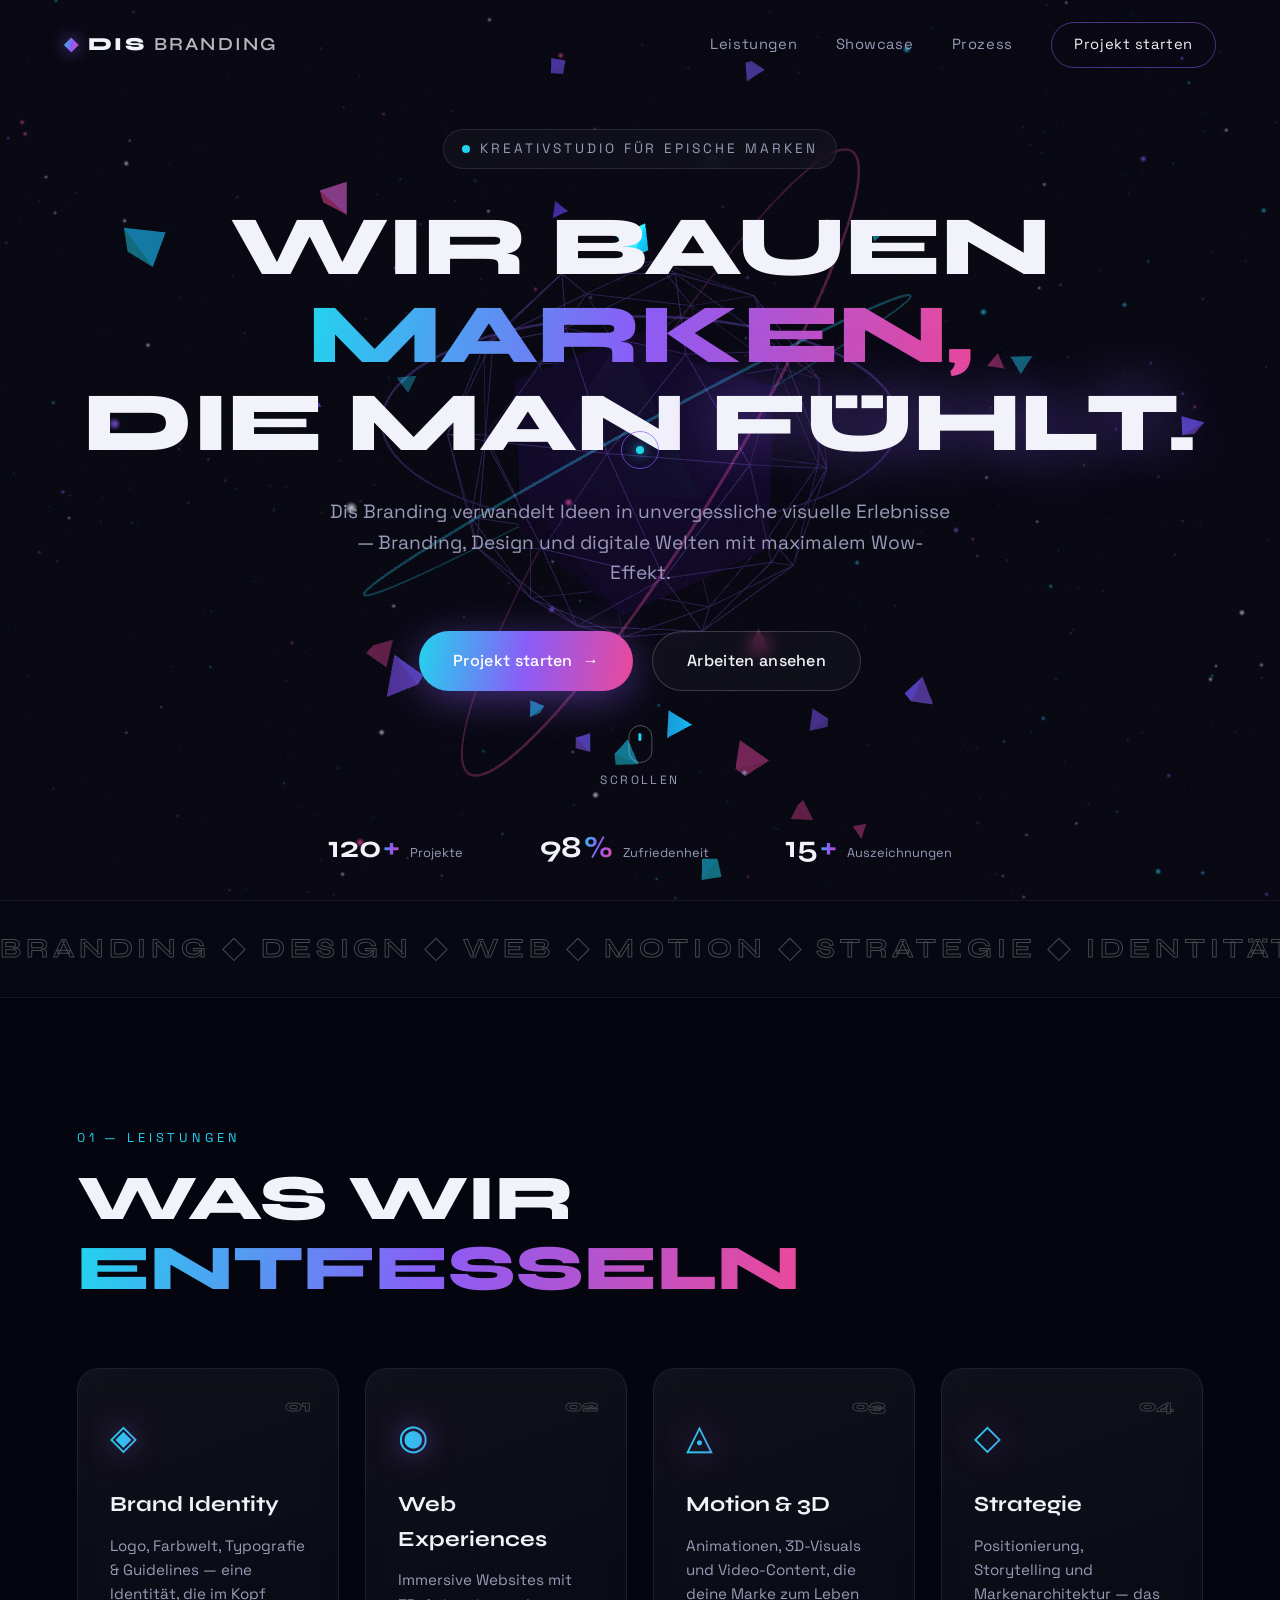
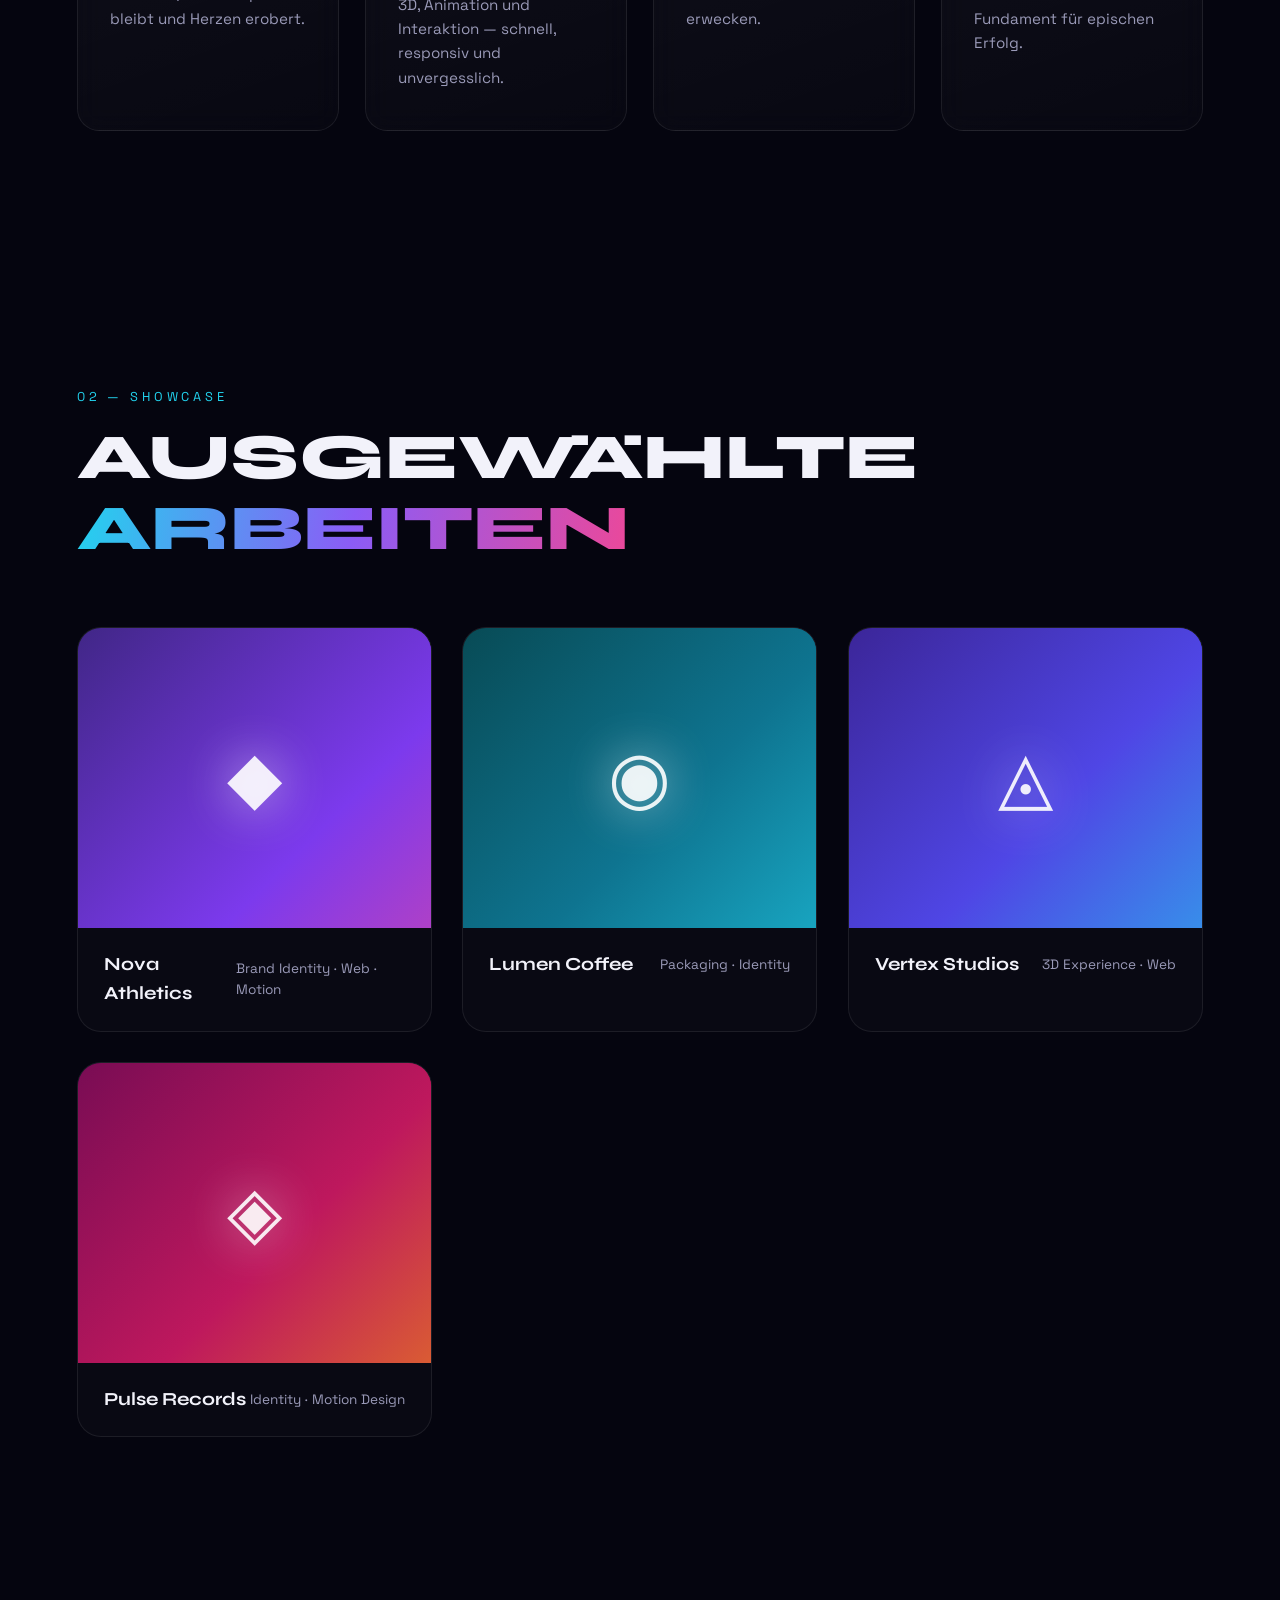
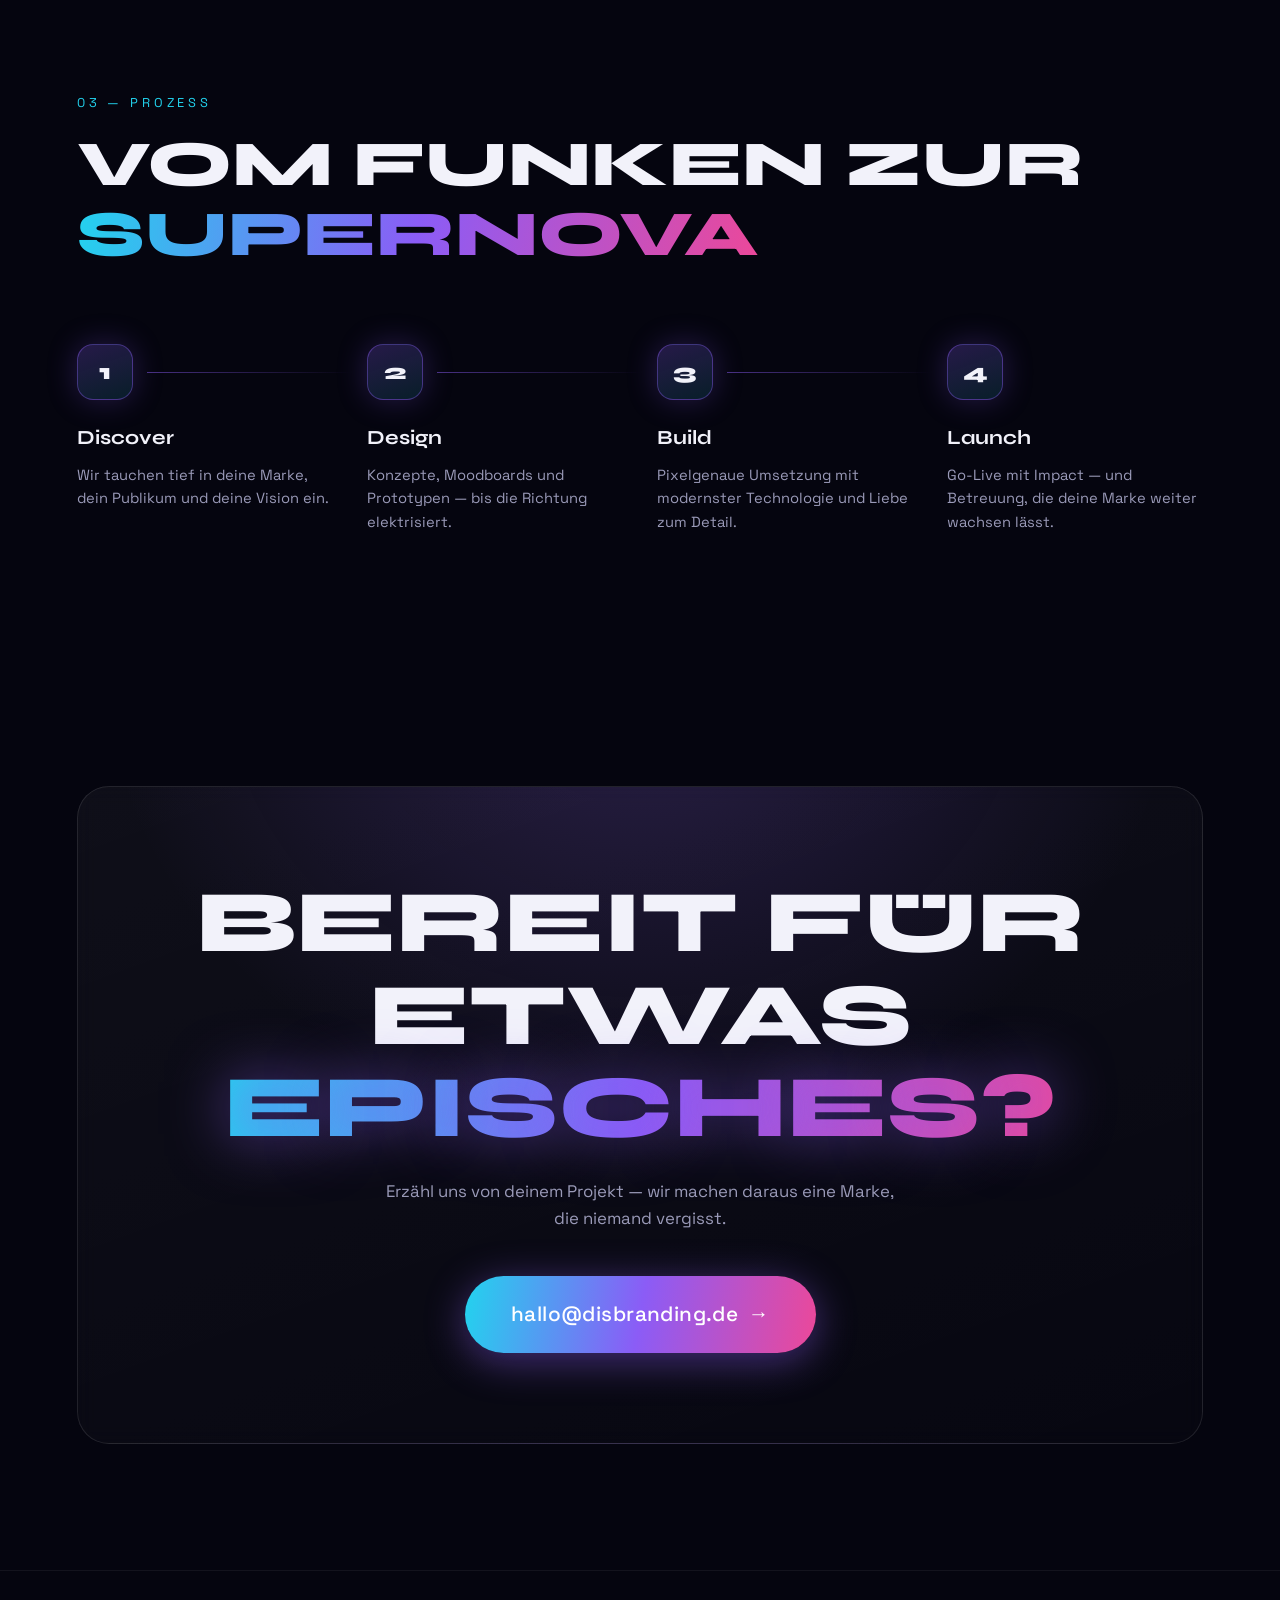
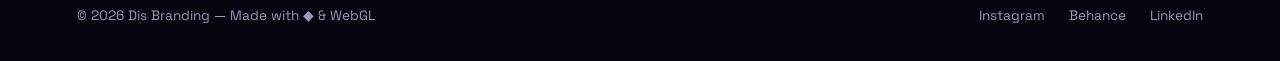
==== index.html @ 5ea428e0 "Add epic 3D animated website for Dis Branding One-page site with a WebGL hero scene (Three.js): face" ====
<!DOCTYPE html>
<html lang="de">
<head>
  <meta charset="UTF-8">
  <meta name="viewport" content="width=device-width, initial-scale=1.0">
  <title>DIS BRANDING — Marken, die man fühlt.</title>
  <meta name="description" content="Dis Branding – Kreativstudio für epische Markenauftritte. Branding, Design & digitale Erlebnisse mit Wow-Effekt.">
  <link rel="icon" href="data:image/svg+xml,<svg xmlns='http://www.w3.org/2000/svg' viewBox='0 0 100 100'><text y='.9em' font-size='90'>💎</text></svg>">
  <link rel="preload" href="fonts/syne-latin-800-normal.woff2" as="font" type="font/woff2" crossorigin>
  <link rel="preload" href="fonts/space-grotesk-latin-400-normal.woff2" as="font" type="font/woff2" crossorigin>
  <link rel="stylesheet" href="css/style.css">
</head>
<body>

  <!-- Loader -->
  <div id="loader">
    <div class="loader-inner">
      <div class="loader-diamond"></div>
      <span class="loader-text">DIS BRANDING</span>
      <div class="loader-bar"><div class="loader-bar-fill"></div></div>
    </div>
  </div>

  <!-- Custom Cursor -->
  <div class="cursor-dot" aria-hidden="true"></div>
  <div class="cursor-ring" aria-hidden="true"></div>

  <!-- Fullscreen 3D Canvas -->
  <canvas id="scene"></canvas>

  <!-- Noise Overlay -->
  <div class="noise" aria-hidden="true"></div>

  <!-- Navigation -->
  <header class="nav" id="nav">
    <a href="#hero" class="nav-logo">
      <span class="nav-logo-mark">◆</span> DIS<span class="thin">BRANDING</span>
    </a>
    <nav class="nav-links">
      <a href="#leistungen" data-magnetic>Leistungen</a>
      <a href="#showcase" data-magnetic>Showcase</a>
      <a href="#prozess" data-magnetic>Prozess</a>
      <a href="#kontakt" class="nav-cta" data-magnetic>Projekt starten</a>
    </nav>
    <button class="nav-burger" id="burger" aria-label="Menü öffnen">
      <span></span><span></span><span></span>
    </button>
  </header>

  <!-- Mobile Menu -->
  <div class="mobile-menu" id="mobileMenu">
    <a href="#leistungen">Leistungen</a>
    <a href="#showcase">Showcase</a>
    <a href="#prozess">Prozess</a>
    <a href="#kontakt">Kontakt</a>
  </div>

  <main>
    <!-- ============ HERO ============ -->
    <section class="hero" id="hero">
      <div class="hero-content">
        <p class="hero-kicker reveal"><span class="pulse-dot"></span> Kreativstudio für epische Marken</p>
        <h1 class="hero-title">
          <span class="line"><span class="word reveal-word">WIR</span> <span class="word reveal-word">BAUEN</span></span>
          <span class="line"><span class="word reveal-word gradient-text">MARKEN,</span></span>
          <span class="line"><span class="word reveal-word">DIE</span> <span class="word reveal-word">MAN</span> <span class="word reveal-word glow-text">FÜHLT.</span></span>
        </h1>
        <p class="hero-sub reveal">Dis Branding verwandelt Ideen in unvergessliche visuelle Erlebnisse —
          Branding, Design und digitale Welten mit maximalem Wow-Effekt.</p>
        <div class="hero-actions reveal">
          <a href="#kontakt" class="btn btn-primary" data-magnetic>Projekt starten <span class="btn-arrow">→</span></a>
          <a href="#showcase" class="btn btn-ghost" data-magnetic>Arbeiten ansehen</a>
        </div>
      </div>
      <div class="hero-scroll-hint">
        <div class="mouse"><div class="mouse-wheel"></div></div>
        <span>Scrollen</span>
      </div>
      <div class="hero-stats">
        <div class="stat"><span class="stat-num" data-count="120">0</span><span class="stat-plus">+</span><span class="stat-label">Projekte</span></div>
        <div class="stat"><span class="stat-num" data-count="98">0</span><span class="stat-plus">%</span><span class="stat-label">Zufriedenheit</span></div>
        <div class="stat"><span class="stat-num" data-count="15">0</span><span class="stat-plus">+</span><span class="stat-label">Auszeichnungen</span></div>
      </div>
    </section>

    <!-- ============ MARQUEE ============ -->
    <div class="marquee" aria-hidden="true">
      <div class="marquee-track">
        <span>BRANDING ◆ DESIGN ◆ WEB ◆ MOTION ◆ STRATEGIE ◆ IDENTITÄT ◆ </span>
        <span>BRANDING ◆ DESIGN ◆ WEB ◆ MOTION ◆ STRATEGIE ◆ IDENTITÄT ◆ </span>
      </div>
    </div>

    <!-- ============ LEISTUNGEN ============ -->
    <section class="section" id="leistungen">
      <div class="section-head">
        <span class="section-tag reveal">01 — Leistungen</span>
        <h2 class="section-title reveal">Was wir <span class="gradient-text">entfesseln</span></h2>
      </div>
      <div class="cards">
        <article class="card reveal" data-tilt>
          <div class="card-glow"></div>
          <div class="card-icon">◈</div>
          <h3>Brand Identity</h3>
          <p>Logo, Farbwelt, Typografie & Guidelines — eine Identität, die im Kopf bleibt und Herzen erobert.</p>
          <span class="card-num">01</span>
        </article>
        <article class="card reveal" data-tilt>
          <div class="card-glow"></div>
          <div class="card-icon">◉</div>
          <h3>Web Experiences</h3>
          <p>Immersive Websites mit 3D, Animation und Interaktion — schnell, responsiv und unvergesslich.</p>
          <span class="card-num">02</span>
        </article>
        <article class="card reveal" data-tilt>
          <div class="card-glow"></div>
          <div class="card-icon">◬</div>
          <h3>Motion & 3D</h3>
          <p>Animationen, 3D-Visuals und Video-Content, die deine Marke zum Leben erwecken.</p>
          <span class="card-num">03</span>
        </article>
        <article class="card reveal" data-tilt>
          <div class="card-glow"></div>
          <div class="card-icon">◇</div>
          <h3>Strategie</h3>
          <p>Positionierung, Storytelling und Markenarchitektur — das Fundament für epischen Erfolg.</p>
          <span class="card-num">04</span>
        </article>
      </div>
    </section>

    <!-- ============ SHOWCASE ============ -->
    <section class="section" id="showcase">
      <div class="section-head">
        <span class="section-tag reveal">02 — Showcase</span>
        <h2 class="section-title reveal">Ausgewählte <span class="gradient-text">Arbeiten</span></h2>
      </div>
      <div class="showcase">
        <article class="show-item reveal" data-tilt>
          <div class="show-visual grad-a"><span class="show-emblem">◆</span></div>
          <div class="show-info">
            <h3>Nova Athletics</h3>
            <p>Brand Identity · Web · Motion</p>
          </div>
        </article>
        <article class="show-item reveal" data-tilt>
          <div class="show-visual grad-b"><span class="show-emblem">◉</span></div>
          <div class="show-info">
            <h3>Lumen Coffee</h3>
            <p>Packaging · Identity</p>
          </div>
        </article>
        <article class="show-item reveal" data-tilt>
          <div class="show-visual grad-c"><span class="show-emblem">◬</span></div>
          <div class="show-info">
            <h3>Vertex Studios</h3>
            <p>3D Experience · Web</p>
          </div>
        </article>
        <article class="show-item reveal" data-tilt>
          <div class="show-visual grad-d"><span class="show-emblem">◈</span></div>
          <div class="show-info">
            <h3>Pulse Records</h3>
            <p>Identity · Motion Design</p>
          </div>
        </article>
      </div>
    </section>

    <!-- ============ PROZESS ============ -->
    <section class="section" id="prozess">
      <div class="section-head">
        <span class="section-tag reveal">03 — Prozess</span>
        <h2 class="section-title reveal">Vom Funken zur <span class="gradient-text">Supernova</span></h2>
      </div>
      <div class="steps">
        <div class="step reveal">
          <div class="step-num">1</div>
          <div class="step-line"></div>
          <h3>Discover</h3>
          <p>Wir tauchen tief in deine Marke, dein Publikum und deine Vision ein.</p>
        </div>
        <div class="step reveal">
          <div class="step-num">2</div>
          <div class="step-line"></div>
          <h3>Design</h3>
          <p>Konzepte, Moodboards und Prototypen — bis die Richtung elektrisiert.</p>
        </div>
        <div class="step reveal">
          <div class="step-num">3</div>
          <div class="step-line"></div>
          <h3>Build</h3>
          <p>Pixelgenaue Umsetzung mit modernster Technologie und Liebe zum Detail.</p>
        </div>
        <div class="step reveal">
          <div class="step-num">4</div>
          <div class="step-line"></div>
          <h3>Launch</h3>
          <p>Go-Live mit Impact — und Betreuung, die deine Marke weiter wachsen lässt.</p>
        </div>
      </div>
    </section>

    <!-- ============ CTA / KONTAKT ============ -->
    <section class="section cta" id="kontakt">
      <div class="cta-inner reveal">
        <h2 class="cta-title">Bereit für etwas<br><span class="gradient-text glow-text">Episches?</span></h2>
        <p class="cta-sub">Erzähl uns von deinem Projekt — wir machen daraus eine Marke, die niemand vergisst.</p>
        <a href="mailto:hallo@disbranding.de" class="btn btn-primary btn-xl" data-magnetic>
          hallo@disbranding.de <span class="btn-arrow">→</span>
        </a>
      </div>
    </section>
  </main>

  <footer class="footer">
    <span>© 2026 Dis Branding — Made with ◆ &amp; WebGL</span>
    <div class="footer-links">
      <a href="#">Instagram</a>
      <a href="#">Behance</a>
      <a href="#">LinkedIn</a>
    </div>
  </footer>

  <script type="module" src="js/main.js"></script>
</body>
</html>
---- css/style.css ----
/* ============================================================
   DIS BRANDING — Epic 3D Website
   ============================================================ */

/* ---------- Local Fonts ---------- */
@font-face {
  font-family: 'Space Grotesk'; font-style: normal; font-weight: 400;
  font-display: swap;
  src: url('../fonts/space-grotesk-latin-400-normal.woff2') format('woff2');
}
@font-face {
  font-family: 'Space Grotesk'; font-style: normal; font-weight: 500;
  font-display: swap;
  src: url('../fonts/space-grotesk-latin-500-normal.woff2') format('woff2');
}
@font-face {
  font-family: 'Space Grotesk'; font-style: normal; font-weight: 700;
  font-display: swap;
  src: url('../fonts/space-grotesk-latin-700-normal.woff2') format('woff2');
}
@font-face {
  font-family: 'Syne'; font-style: normal; font-weight: 600;
  font-display: swap;
  src: url('../fonts/syne-latin-600-normal.woff2') format('woff2');
}
@font-face {
  font-family: 'Syne'; font-style: normal; font-weight: 700;
  font-display: swap;
  src: url('../fonts/syne-latin-700-normal.woff2') format('woff2');
}
@font-face {
  font-family: 'Syne'; font-style: normal; font-weight: 800;
  font-display: swap;
  src: url('../fonts/syne-latin-800-normal.woff2') format('woff2');
}

:root {
  --bg: #05050f;
  --bg-soft: #0a0a1c;
  --ink: #f2f2fa;
  --ink-dim: #9a9ab8;
  --violet: #8b5cf6;
  --magenta: #ec4899;
  --cyan: #22d3ee;
  --grad: linear-gradient(100deg, var(--cyan), var(--violet) 50%, var(--magenta));
  --font-display: 'Syne', sans-serif;
  --font-body: 'Space Grotesk', sans-serif;
  --ease-out: cubic-bezier(.16, 1, .3, 1);
}

* { margin: 0; padding: 0; box-sizing: border-box; }

html { scroll-behavior: smooth; }

body {
  background: var(--bg);
  color: var(--ink);
  font-family: var(--font-body);
  overflow-x: hidden;
  line-height: 1.6;
  cursor: none;
}

@media (hover: none), (max-width: 768px) {
  body { cursor: auto; }
  .cursor-dot, .cursor-ring { display: none; }
}

::selection { background: var(--violet); color: #fff; }

/* ---------- Loader ---------- */
#loader {
  position: fixed; inset: 0; z-index: 1000;
  background: var(--bg);
  display: flex; align-items: center; justify-content: center;
  transition: opacity .8s var(--ease-out), visibility .8s;
}
#loader.done { opacity: 0; visibility: hidden; }
.loader-inner { text-align: center; }
.loader-diamond {
  width: 42px; height: 42px; margin: 0 auto 24px;
  background: var(--grad);
  transform: rotate(45deg);
  animation: diamondSpin 1.4s var(--ease-out) infinite;
  box-shadow: 0 0 40px rgba(139, 92, 246, .6);
}
@keyframes diamondSpin {
  0% { transform: rotate(45deg) scale(1); border-radius: 4px; }
  50% { transform: rotate(225deg) scale(.75); border-radius: 50%; }
  100% { transform: rotate(405deg) scale(1); border-radius: 4px; }
}
.loader-text {
  font-family: var(--font-display); font-weight: 800;
  letter-spacing: .35em; font-size: .8rem; color: var(--ink-dim);
}
.loader-bar {
  width: 180px; height: 2px; margin: 18px auto 0;
  background: rgba(255,255,255,.08); border-radius: 2px; overflow: hidden;
}
.loader-bar-fill {
  height: 100%; width: 0%; background: var(--grad);
  animation: loadFill 1.6s var(--ease-out) forwards;
}
@keyframes loadFill { to { width: 100%; } }

/* ---------- Custom Cursor ---------- */
.cursor-dot, .cursor-ring {
  position: fixed; top: 0; left: 0; z-index: 999;
  pointer-events: none; border-radius: 50%;
  transform: translate(-50%, -50%);
}
.cursor-dot {
  width: 8px; height: 8px; background: var(--cyan);
  box-shadow: 0 0 12px var(--cyan);
}
.cursor-ring {
  width: 38px; height: 38px;
  border: 1px solid rgba(139, 92, 246, .7);
  transition: width .25s, height .25s, border-color .25s, background .25s;
}
.cursor-ring.hovering {
  width: 64px; height: 64px;
  border-color: var(--magenta);
  background: rgba(236, 72, 153, .08);
}

/* ---------- Canvas & Noise ---------- */
#scene {
  position: fixed; inset: 0;
  width: 100%; height: 100%;
  z-index: 0;
}
.noise {
  position: fixed; inset: 0; z-index: 2; pointer-events: none;
  opacity: .05;
  background-image: url("data:image/svg+xml,%3Csvg xmlns='http://www.w3.org/2000/svg' width='120' height='120'%3E%3Cfilter id='n'%3E%3CfeTurbulence type='fractalNoise' baseFrequency='0.9' numOctaves='2'/%3E%3C/filter%3E%3Crect width='120' height='120' filter='url(%23n)' opacity='1'/%3E%3C/svg%3E");
}

/* ---------- Typography Helpers ---------- */
.gradient-text {
  background: var(--grad);
  -webkit-background-clip: text; background-clip: text;
  -webkit-text-fill-color: transparent; color: transparent;
}
.glow-text { text-shadow: 0 0 60px rgba(139, 92, 246, .55); }
.thin { font-weight: 400; opacity: .75; }

/* ---------- Navigation ---------- */
.nav {
  position: fixed; top: 0; left: 0; right: 0; z-index: 100;
  display: flex; align-items: center; justify-content: space-between;
  padding: 22px clamp(20px, 5vw, 64px);
  transition: background .4s, backdrop-filter .4s, padding .4s;
}
.nav.scrolled {
  background: rgba(5, 5, 15, .72);
  backdrop-filter: blur(16px);
  -webkit-backdrop-filter: blur(16px);
  padding-top: 14px; padding-bottom: 14px;
  border-bottom: 1px solid rgba(255,255,255,.06);
}
.nav-logo {
  font-family: var(--font-display); font-weight: 800;
  font-size: 1.15rem; letter-spacing: .12em;
  color: var(--ink); text-decoration: none;
  display: flex; align-items: center; gap: 8px;
}
.nav-logo-mark {
  background: var(--grad);
  -webkit-background-clip: text; background-clip: text;
  -webkit-text-fill-color: transparent;
  filter: drop-shadow(0 0 8px rgba(139,92,246,.8));
}
.nav-links { display: flex; align-items: center; gap: clamp(18px, 3vw, 40px); }
.nav-links a {
  color: var(--ink-dim); text-decoration: none;
  font-size: .92rem; letter-spacing: .04em;
  transition: color .3s;
  position: relative;
}
.nav-links a:not(.nav-cta)::after {
  content: ''; position: absolute; left: 0; bottom: -6px;
  width: 0; height: 2px; background: var(--grad);
  transition: width .35s var(--ease-out);
}
.nav-links a:hover { color: var(--ink); }
.nav-links a:not(.nav-cta):hover::after { width: 100%; }
.nav-cta {
  padding: 10px 22px; border-radius: 100px;
  border: 1px solid rgba(139, 92, 246, .5);
  color: var(--ink) !important;
  transition: box-shadow .3s, border-color .3s, background .3s;
}
.nav-cta:hover {
  border-color: var(--violet);
  background: rgba(139, 92, 246, .12);
  box-shadow: 0 0 24px rgba(139, 92, 246, .35);
}
.nav-burger {
  display: none; flex-direction: column; gap: 5px;
  background: none; border: 0; cursor: pointer; padding: 6px;
}
.nav-burger span {
  width: 26px; height: 2px; background: var(--ink);
  transition: transform .3s, opacity .3s;
}
.nav-burger.open span:nth-child(1) { transform: translateY(7px) rotate(45deg); }
.nav-burger.open span:nth-child(2) { opacity: 0; }
.nav-burger.open span:nth-child(3) { transform: translateY(-7px) rotate(-45deg); }

.mobile-menu {
  position: fixed; inset: 0; z-index: 90;
  background: rgba(5, 5, 15, .96);
  backdrop-filter: blur(20px);
  display: flex; flex-direction: column;
  align-items: center; justify-content: center; gap: 34px;
  opacity: 0; visibility: hidden;
  transition: opacity .4s, visibility .4s;
}
.mobile-menu.open { opacity: 1; visibility: visible; }
.mobile-menu a {
  font-family: var(--font-display); font-size: 2rem; font-weight: 700;
  color: var(--ink); text-decoration: none;
}

@media (max-width: 768px) {
  .nav-links { display: none; }
  .nav-burger { display: flex; }
}

/* ---------- Hero ---------- */
main { position: relative; z-index: 3; }

.hero {
  min-height: 100vh;
  display: flex; flex-direction: column;
  align-items: center; justify-content: center;
  text-align: center;
  padding: 110px 24px 190px;
  position: relative;
}
.hero-kicker {
  display: inline-flex; align-items: center; gap: 10px;
  font-size: .85rem; letter-spacing: .22em; text-transform: uppercase;
  color: var(--ink-dim);
  border: 1px solid rgba(255,255,255,.1);
  padding: 8px 18px; border-radius: 100px;
  background: rgba(255,255,255,.03);
  backdrop-filter: blur(8px);
  margin-bottom: 34px;
}
.pulse-dot {
  width: 8px; height: 8px; border-radius: 50%;
  background: var(--cyan);
  animation: pulse 2s ease-in-out infinite;
}
@keyframes pulse {
  0%, 100% { box-shadow: 0 0 0 0 rgba(34, 211, 238, .6); }
  50% { box-shadow: 0 0 0 8px rgba(34, 211, 238, 0); }
}
.hero-title {
  font-family: var(--font-display);
  font-weight: 800;
  font-size: clamp(2.3rem, 6.6vw, 5.6rem);
  line-height: 1.04;
  letter-spacing: -.01em;
  text-transform: uppercase;
}
.hero-title .line { display: block; }
.word { display: inline-block; }
.hero-sub {
  max-width: 620px;
  margin: 30px auto 42px;
  color: var(--ink-dim);
  font-size: clamp(1rem, 2vw, 1.2rem);
}
.hero-actions { display: flex; gap: 18px; flex-wrap: wrap; justify-content: center; }

.btn {
  display: inline-flex; align-items: center; gap: 10px;
  padding: 16px 34px; border-radius: 100px;
  font-family: var(--font-body); font-weight: 500; font-size: 1rem;
  text-decoration: none; letter-spacing: .02em;
  transition: transform .3s var(--ease-out), box-shadow .3s, background .3s;
  will-change: transform;
}
.btn-primary {
  background: var(--grad);
  color: #fff;
  box-shadow: 0 8px 40px rgba(139, 92, 246, .45);
}
.btn-primary:hover {
  transform: translateY(-3px) scale(1.03);
  box-shadow: 0 12px 60px rgba(236, 72, 153, .55);
}
.btn-ghost {
  color: var(--ink);
  border: 1px solid rgba(255,255,255,.18);
  background: rgba(255,255,255,.03);
  backdrop-filter: blur(8px);
}
.btn-ghost:hover {
  transform: translateY(-3px);
  border-color: var(--cyan);
  box-shadow: 0 0 30px rgba(34, 211, 238, .25);
}
.btn-arrow { transition: transform .3s var(--ease-out); }
.btn:hover .btn-arrow { transform: translateX(5px); }
.btn-xl { padding: 22px 46px; font-size: clamp(1rem, 2.4vw, 1.3rem); }

.hero-scroll-hint {
  position: absolute; bottom: 110px; left: 50%; transform: translateX(-50%);
  display: flex; flex-direction: column; align-items: center; gap: 8px;
  color: var(--ink-dim); font-size: .75rem; letter-spacing: .2em; text-transform: uppercase;
  animation: floatY 3s ease-in-out infinite;
}
@keyframes floatY { 50% { transform: translateX(-50%) translateY(8px); } }
.mouse {
  width: 24px; height: 38px; border: 1.5px solid rgba(255,255,255,.3);
  border-radius: 14px; display: flex; justify-content: center; padding-top: 7px;
}
.mouse-wheel {
  width: 3px; height: 8px; border-radius: 3px; background: var(--cyan);
  animation: wheel 1.6s ease-in-out infinite;
}
@keyframes wheel { 50% { transform: translateY(9px); opacity: .2; } }

.hero-stats {
  position: absolute; bottom: 28px; left: 50%; transform: translateX(-50%);
  display: flex; gap: clamp(28px, 6vw, 80px);
}
.stat { display: flex; align-items: baseline; gap: 2px; }
.stat-num, .stat-plus {
  font-family: var(--font-display); font-weight: 700;
  font-size: clamp(1.3rem, 3vw, 1.9rem);
}
.stat-plus {
  background: var(--grad);
  -webkit-background-clip: text; background-clip: text;
  -webkit-text-fill-color: transparent;
}
.stat-label { margin-left: 8px; color: var(--ink-dim); font-size: .8rem; }

@media (max-height: 720px), (max-width: 640px) {
  .hero-scroll-hint { display: none; }
}

/* ---------- Marquee ---------- */
.marquee {
  overflow: hidden; white-space: nowrap;
  padding: 26px 0;
  border-top: 1px solid rgba(255,255,255,.06);
  border-bottom: 1px solid rgba(255,255,255,.06);
  background: rgba(255,255,255,.015);
  backdrop-filter: blur(4px);
}
.marquee-track { display: inline-block; animation: marquee 28s linear infinite; }
.marquee-track span {
  font-family: var(--font-display); font-weight: 700;
  font-size: clamp(1.1rem, 2.6vw, 1.7rem);
  letter-spacing: .18em; color: transparent;
  -webkit-text-stroke: 1px rgba(255,255,255,.25);
}
@keyframes marquee { to { transform: translateX(-50%); } }

/* ---------- Sections ---------- */
.section {
  position: relative;
  padding: clamp(90px, 14vh, 160px) clamp(20px, 6vw, 80px);
  max-width: 1280px; margin: 0 auto;
}
.section-head { margin-bottom: clamp(44px, 7vh, 80px); }
.section-tag {
  display: inline-block;
  font-size: .8rem; letter-spacing: .3em; text-transform: uppercase;
  color: var(--cyan); margin-bottom: 16px;
}
.section-title {
  font-family: var(--font-display); font-weight: 800;
  font-size: clamp(2rem, 5.5vw, 4rem);
  line-height: 1.1; text-transform: uppercase;
}

/* ---------- Cards ---------- */
.cards {
  display: grid;
  grid-template-columns: repeat(auto-fit, minmax(260px, 1fr));
  gap: 26px;
}
.card {
  position: relative;
  padding: 40px 32px;
  border-radius: 22px;
  background: linear-gradient(160deg, rgba(255,255,255,.05), rgba(255,255,255,.015));
  border: 1px solid rgba(255,255,255,.08);
  backdrop-filter: blur(12px);
  overflow: hidden;
  transition: border-color .4s, transform .1s;
  transform-style: preserve-3d;
  will-change: transform;
}
.card:hover { border-color: rgba(139, 92, 246, .5); }
.card-glow {
  position: absolute; inset: 0; opacity: 0;
  background: radial-gradient(500px circle at var(--mx, 50%) var(--my, 50%), rgba(139, 92, 246, .18), transparent 45%);
  transition: opacity .4s;
  pointer-events: none;
}
.card:hover .card-glow { opacity: 1; }
.card-icon {
  font-size: 2.2rem; margin-bottom: 22px;
  background: var(--grad);
  -webkit-background-clip: text; background-clip: text;
  -webkit-text-fill-color: transparent;
  filter: drop-shadow(0 0 14px rgba(139, 92, 246, .6));
}
.card h3 {
  font-family: var(--font-display); font-size: 1.35rem;
  margin-bottom: 12px;
}
.card p { color: var(--ink-dim); font-size: .95rem; }
.card-num {
  position: absolute; top: 24px; right: 28px;
  font-family: var(--font-display); font-weight: 800; font-size: 1rem;
  color: transparent;
  -webkit-text-stroke: 1px rgba(255,255,255,.2);
}

/* ---------- Showcase ---------- */
.showcase {
  display: grid;
  grid-template-columns: repeat(auto-fit, minmax(300px, 1fr));
  gap: 30px;
}
.show-item {
  border-radius: 24px; overflow: hidden;
  border: 1px solid rgba(255,255,255,.08);
  background: rgba(255,255,255,.02);
  transition: border-color .4s, transform .1s;
  transform-style: preserve-3d;
  will-change: transform;
}
.show-item:hover { border-color: rgba(34, 211, 238, .5); }
.show-visual {
  height: 300px;
  display: flex; align-items: center; justify-content: center;
  position: relative; overflow: hidden;
}
.show-visual::before {
  content: '';
  position: absolute; inset: -40%;
  background: inherit;
  filter: blur(0px);
  transition: transform .8s var(--ease-out);
}
.show-item:hover .show-visual::before { transform: scale(1.12) rotate(3deg); }
.grad-a { background: linear-gradient(135deg, #1e1b4b, #7c3aed 60%, #ec4899); }
.grad-b { background: linear-gradient(135deg, #042f2e, #0e7490 55%, #22d3ee); }
.grad-c { background: linear-gradient(135deg, #2e1065, #4f46e5 55%, #22d3ee); }
.grad-d { background: linear-gradient(135deg, #4a044e, #be185d 55%, #f59e0b); }
.show-emblem {
  position: relative; z-index: 1;
  font-size: 4.5rem; color: rgba(255,255,255,.9);
  text-shadow: 0 0 50px rgba(255,255,255,.6);
  transition: transform .6s var(--ease-out);
}
.show-item:hover .show-emblem { transform: scale(1.25) rotate(12deg); }
.show-info {
  display: flex; align-items: center; justify-content: space-between;
  padding: 22px 26px;
}
.show-info h3 { font-family: var(--font-display); font-size: 1.15rem; }
.show-info p { color: var(--ink-dim); font-size: .85rem; }

/* ---------- Prozess ---------- */
.steps {
  display: grid;
  grid-template-columns: repeat(auto-fit, minmax(220px, 1fr));
  gap: 34px;
}
.step { position: relative; padding-top: 10px; }
.step-num {
  width: 56px; height: 56px; border-radius: 16px;
  display: flex; align-items: center; justify-content: center;
  font-family: var(--font-display); font-weight: 800; font-size: 1.4rem;
  background: linear-gradient(160deg, rgba(139,92,246,.25), rgba(34,211,238,.12));
  border: 1px solid rgba(139, 92, 246, .4);
  box-shadow: 0 0 30px rgba(139, 92, 246, .25);
  margin-bottom: 22px;
}
.step-line {
  position: absolute; top: 38px; left: 70px; right: -20px; height: 1px;
  background: linear-gradient(90deg, rgba(139,92,246,.5), transparent);
}
.step:last-child .step-line { display: none; }
.step h3 { font-family: var(--font-display); font-size: 1.25rem; margin-bottom: 10px; }
.step p { color: var(--ink-dim); font-size: .92rem; }

/* ---------- CTA ---------- */
.cta { text-align: center; }
.cta-inner {
  padding: clamp(60px, 10vh, 110px) clamp(24px, 6vw, 90px);
  border-radius: 32px;
  background:
    radial-gradient(ellipse 80% 120% at 50% -20%, rgba(139, 92, 246, .22), transparent 60%),
    linear-gradient(160deg, rgba(255,255,255,.045), rgba(255,255,255,.01));
  border: 1px solid rgba(255,255,255,.1);
  backdrop-filter: blur(10px);
}
.cta-title {
  font-family: var(--font-display); font-weight: 800;
  font-size: clamp(2.4rem, 7vw, 5.5rem);
  line-height: 1.05; text-transform: uppercase;
  margin-bottom: 24px;
}
.cta-sub {
  color: var(--ink-dim); max-width: 520px;
  margin: 0 auto 44px; font-size: 1.05rem;
}

/* ---------- Footer ---------- */
.footer {
  position: relative; z-index: 3;
  display: flex; align-items: center; justify-content: space-between;
  flex-wrap: wrap; gap: 16px;
  padding: 34px clamp(20px, 6vw, 80px);
  border-top: 1px solid rgba(255,255,255,.06);
  color: var(--ink-dim); font-size: .85rem;
}
.footer-links { display: flex; gap: 24px; }
.footer-links a {
  color: var(--ink-dim); text-decoration: none; transition: color .3s;
}
.footer-links a:hover { color: var(--cyan); }

/* ---------- Reveal Animations ---------- */
.reveal {
  opacity: 0;
  transform: translateY(48px);
  transition: opacity .9s var(--ease-out), transform .9s var(--ease-out);
}
.reveal.visible { opacity: 1; transform: none; }

.reveal-word {
  display: inline-block;
  opacity: 0;
  transform: translateY(110%) rotate(4deg);
  transition: opacity .8s var(--ease-out), transform .8s var(--ease-out);
}
body.loaded .reveal-word { opacity: 1; transform: none; }
body.loaded .hero .reveal { opacity: 1; transform: none; }

/* Staggered word delays */
.reveal-word:nth-child(1) { transition-delay: .05s; }
.line:nth-child(1) .reveal-word:nth-child(2) { transition-delay: .13s; }
.line:nth-child(2) .reveal-word { transition-delay: .22s; }
.line:nth-child(3) .reveal-word:nth-child(1) { transition-delay: .32s; }
.line:nth-child(3) .reveal-word:nth-child(2) { transition-delay: .4s; }
.line:nth-child(3) .reveal-word:nth-child(3) { transition-delay: .48s; }
.hero-kicker { transition-delay: 0s; }
.hero-sub { transition-delay: .55s; }
.hero-actions { transition-delay: .68s; }

@media (prefers-reduced-motion: reduce) {
  *, *::before, *::after {
    animation-duration: .01ms !important;
    animation-iteration-count: 1 !important;
    transition-duration: .01ms !important;
  }
  html { scroll-behavior: auto; }
}
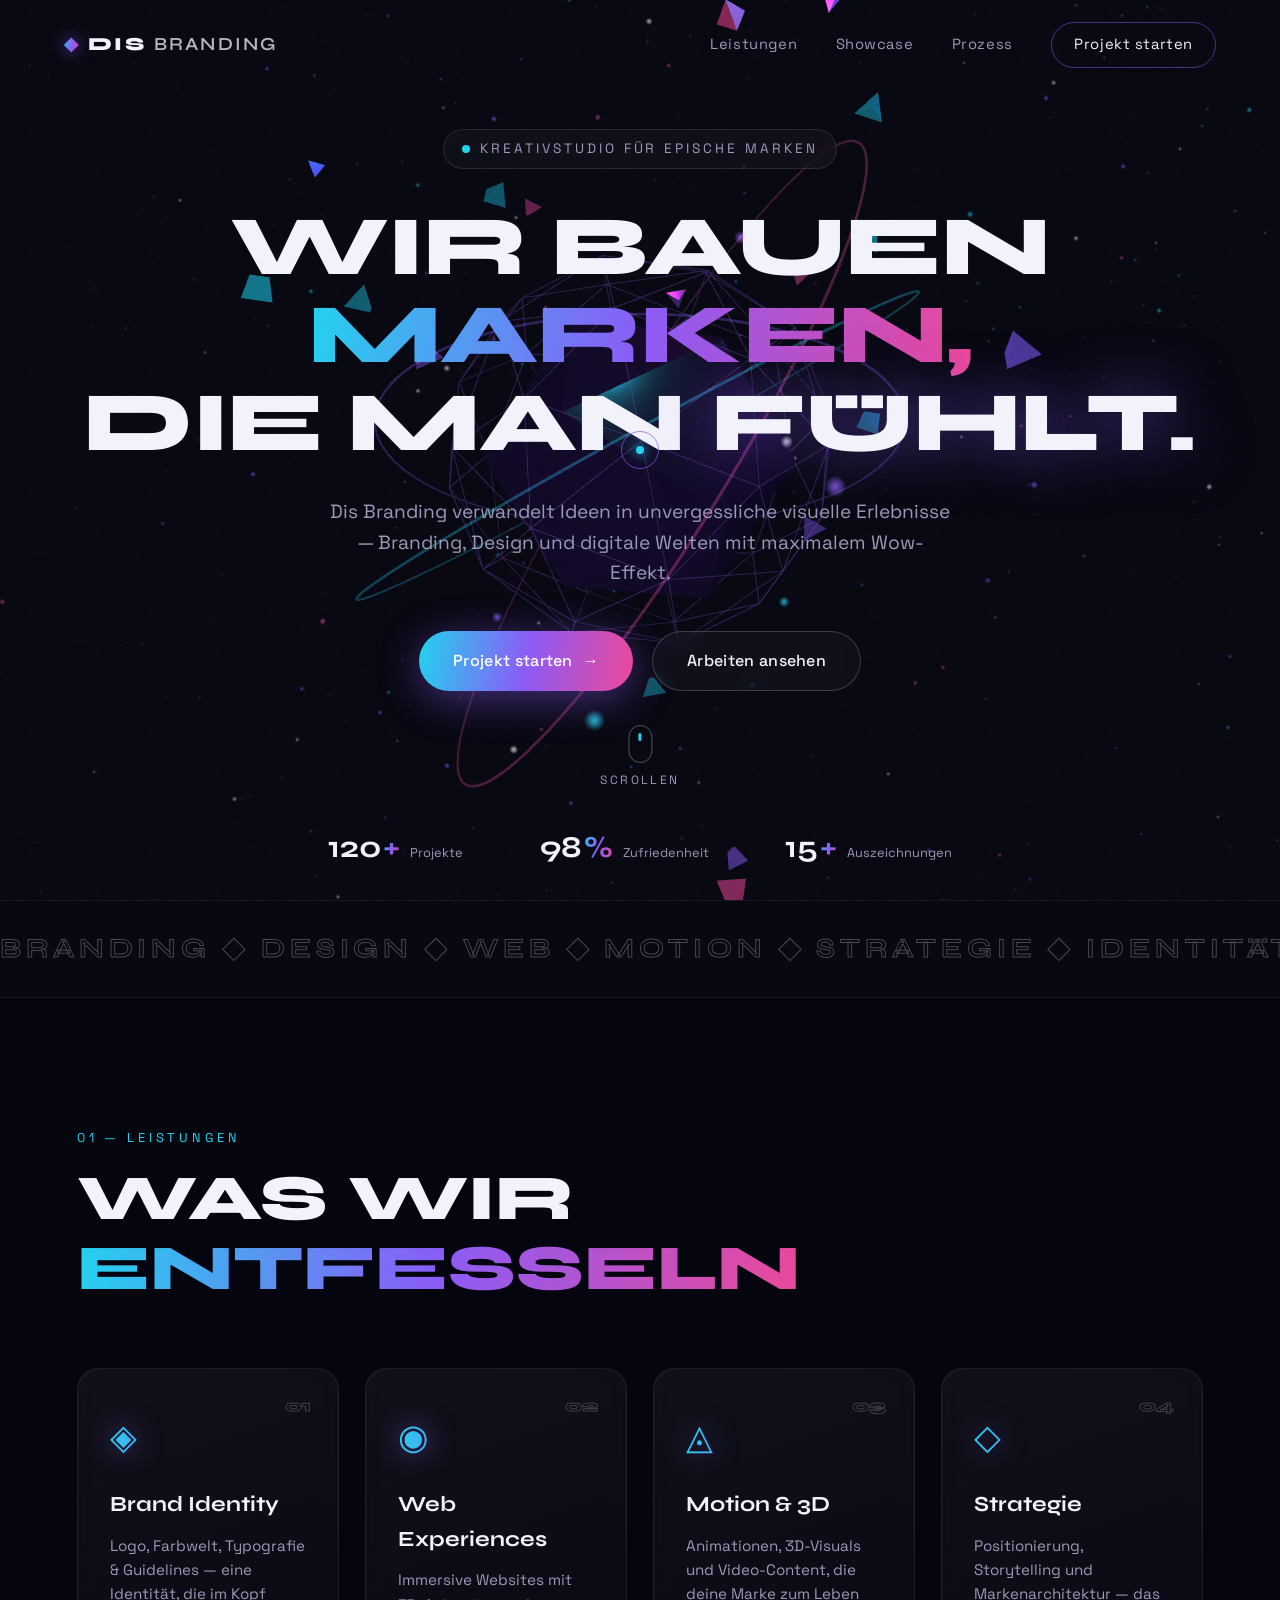
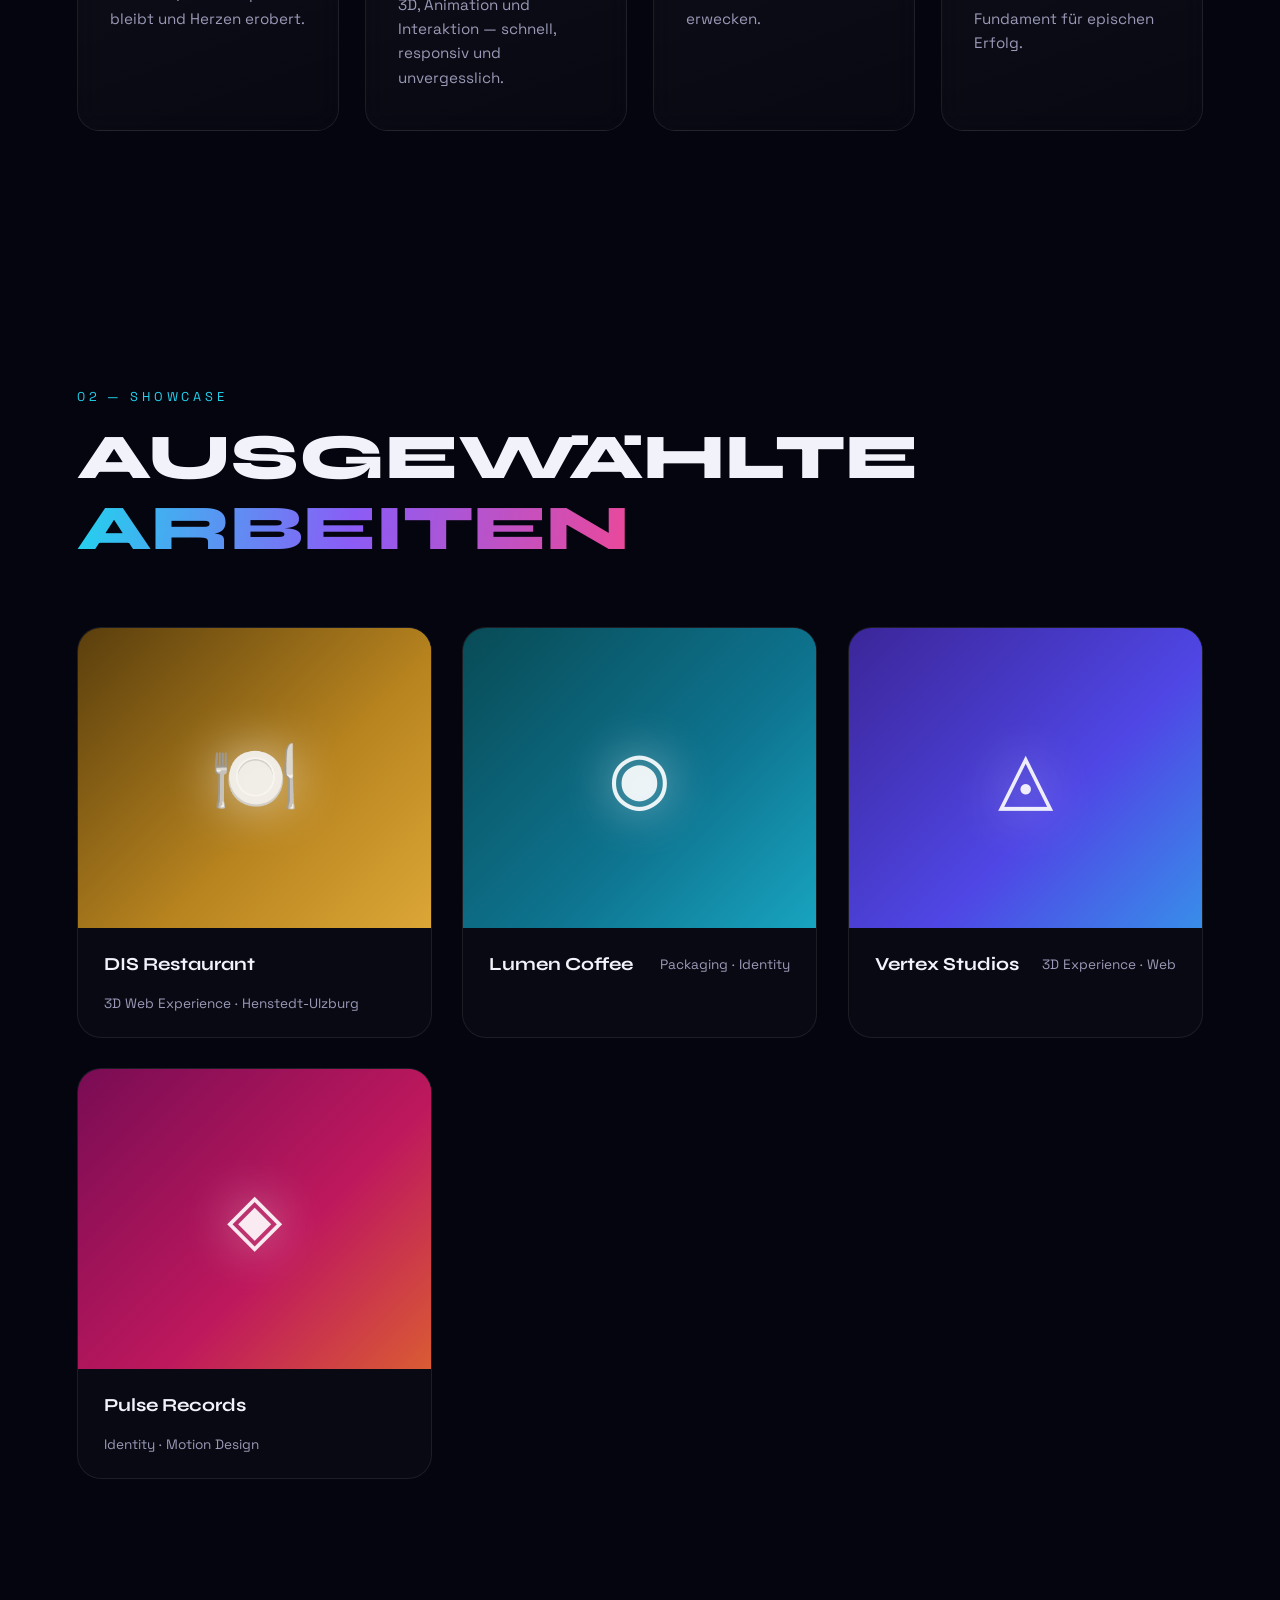
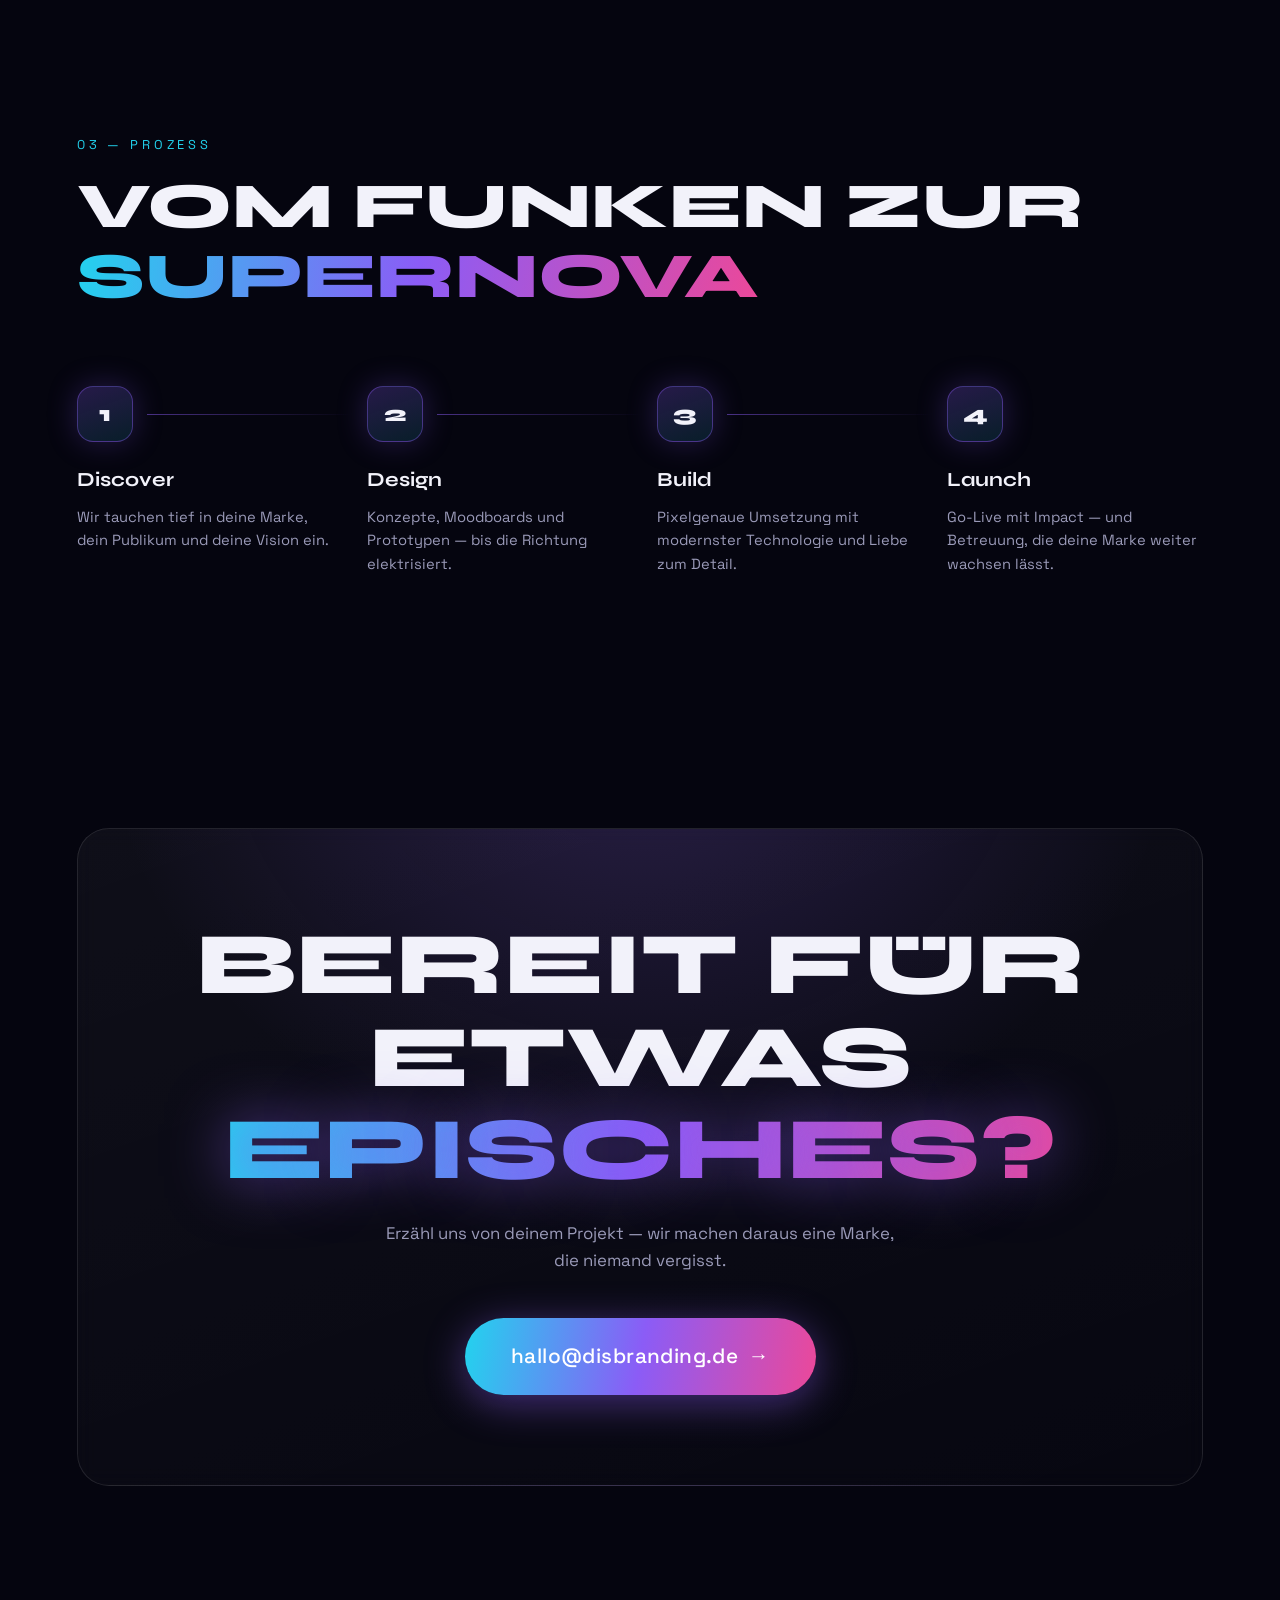
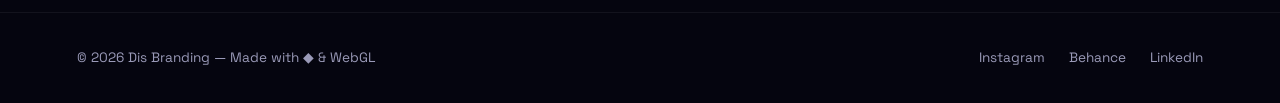
==== commit 929e0c7a: "Add DIS Restaurant 3D preview built from latest project HTML Imports the most recent website HTML (D" ====
--- a/index.html
+++ b/index.html
@@ -136,13 +136,13 @@
         <h2 class="section-title reveal">Ausgewählte <span class="gradient-text">Arbeiten</span></h2>
       </div>
       <div class="showcase">
-        <article class="show-item reveal" data-tilt>
-          <div class="show-visual grad-a"><span class="show-emblem">◆</span></div>
-          <div class="show-info">
-            <h3>Nova Athletics</h3>
-            <p>Brand Identity · Web · Motion</p>
-          </div>
-        </article>
+        <a class="show-item reveal" data-tilt href="restaurant/index.html">
+          <div class="show-visual grad-gold"><span class="show-emblem">🍽️</span></div>
+          <div class="show-info">
+            <h3>DIS Restaurant</h3>
+            <p>3D Web Experience · Henstedt-Ulzburg</p>
+          </div>
+        </a>
         <article class="show-item reveal" data-tilt>
           <div class="show-visual grad-b"><span class="show-emblem">◉</span></div>
           <div class="show-info">
--- a/css/style.css
+++ b/css/style.css
@@ -455,6 +455,8 @@
 }
 .show-item:hover .show-visual::before { transform: scale(1.12) rotate(3deg); }
 .grad-a { background: linear-gradient(135deg, #1e1b4b, #7c3aed 60%, #ec4899); }
+.grad-gold { background: linear-gradient(135deg, #1a0f00, #B8841F 55%, #FFC94D); }
+a.show-item { display: block; color: inherit; text-decoration: none; }
 .grad-b { background: linear-gradient(135deg, #042f2e, #0e7490 55%, #22d3ee); }
 .grad-c { background: linear-gradient(135deg, #2e1065, #4f46e5 55%, #22d3ee); }
 .grad-d { background: linear-gradient(135deg, #4a044e, #be185d 55%, #f59e0b); }
@@ -467,8 +469,10 @@
 .show-item:hover .show-emblem { transform: scale(1.25) rotate(12deg); }
 .show-info {
   display: flex; align-items: center; justify-content: space-between;
+  gap: 14px; flex-wrap: wrap;
   padding: 22px 26px;
 }
+.show-info h3 { white-space: nowrap; }
 .show-info h3 { font-family: var(--font-display); font-size: 1.15rem; }
 .show-info p { color: var(--ink-dim); font-size: .85rem; }
 
